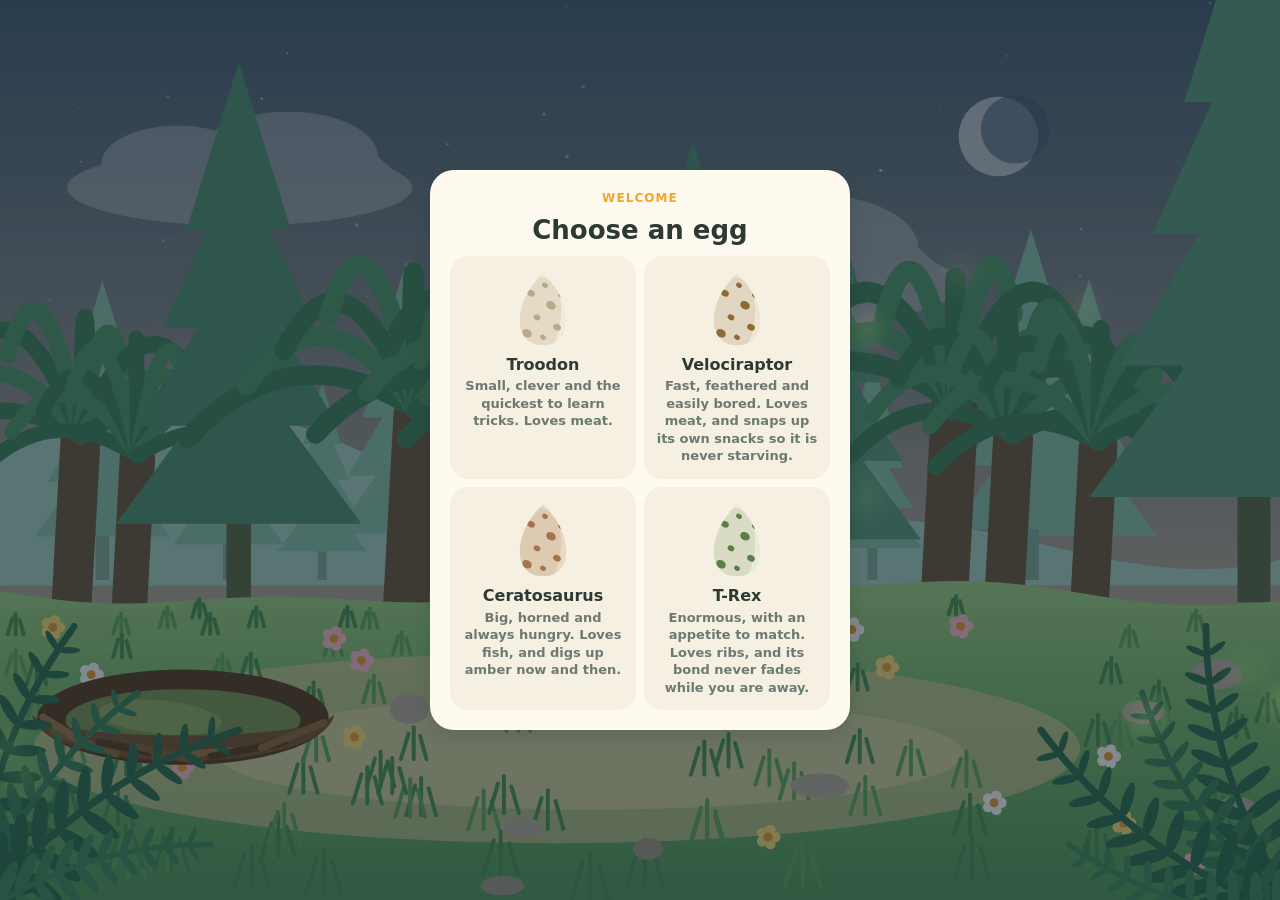
==== index.html @ 678aae21 "Dino Pet build 92bc9a6" ====
<!doctype html>
<html lang="en">
  <head>
    <meta charset="UTF-8" />
    <meta name="viewport" content="width=device-width, initial-scale=1.0, viewport-fit=cover, user-scalable=no" />
    <meta name="theme-color" content="#bfe3d0" />
    <title>Dino Pet</title>
    <!-- Playables SDK must load before any game code. -->
    <script src="https://www.youtube.com/game_api/v1"></script>
    <script type="module" crossorigin src="./assets/index-CdVYm2K3.js"></script>
    <link rel="stylesheet" crossorigin href="./assets/index-Dn_UNg46.css">
  </head>
  <body>
    <div id="app"></div>
  </body>
</html>
---- assets/index-Dn_UNg46.css ----
:root{--ink: #2c3a33;--muted: #6b7a72;--card: #fffaf0;--line: #e6dfcf;--accent: #3f9b6b;--accent-dark: #2f7c54;--amber: #f2a52c;--danger: #d9534f;--shadow: 0 6px 18px rgba(30, 50, 40, .18);--safe-top: env(safe-area-inset-top, 0px);--safe-bottom: env(safe-area-inset-bottom, 0px);--safe-left: env(safe-area-inset-left, 0px);--safe-right: env(safe-area-inset-right, 0px)}*{box-sizing:border-box;-webkit-tap-highlight-color:transparent}html,body,#app{height:100%;margin:0}body{background:#bfe3d0;color:var(--ink);font-family:Nunito,Segoe UI,system-ui,-apple-system,Helvetica Neue,Arial,sans-serif;font-size:16px;line-height:1.35;overflow:hidden;overscroll-behavior:none;user-select:none;-webkit-user-select:none;touch-action:none}button{font:inherit;color:inherit;cursor:pointer;border:0;background:none;padding:0}button:disabled{cursor:default}input{font:inherit;color:inherit;user-select:text;-webkit-user-select:text}h2,h3,p{margin:0}.shell{position:fixed;inset:0;overflow:hidden}.splash{display:grid;place-items:center;background:linear-gradient(#9fd8ef,#dff3e6)}.splash-title{font-size:34px;font-weight:900;color:var(--accent-dark)}.scene{position:absolute;inset:0;width:100%;height:100%;display:block;touch-action:none}.hud{position:absolute;top:0;left:0;right:0;padding:calc(8px + var(--safe-top)) calc(10px + var(--safe-right)) 0 calc(10px + var(--safe-left));pointer-events:none;display:flex;flex-direction:column;gap:8px}.hud>*{pointer-events:auto}.topbar{display:flex;align-items:center;justify-content:space-between;gap:8px}.who{display:flex;align-items:center;gap:8px;background:#fffaf0eb;border-radius:26px;padding:4px 14px 4px 4px;box-shadow:var(--shadow);min-width:0}.who-text{min-width:0}.name{font-weight:900;font-size:17px;line-height:1.1;white-space:nowrap;overflow:hidden;text-overflow:ellipsis}.sub{font-size:12px;color:var(--muted);font-weight:700;white-space:nowrap}.ring{position:relative;width:42px;height:42px;flex:none}.ring-ico{position:absolute;inset:0;display:grid;place-items:center;color:var(--accent-dark)}.top-right{display:flex;gap:8px;flex:none}.chip{display:inline-flex;align-items:center;gap:6px;height:40px;padding:0 14px;border-radius:20px;background:#fffaf0eb;box-shadow:var(--shadow);font-weight:900;font-size:16px;color:var(--ink)}.chip.round{width:40px;padding:0;justify-content:center;color:var(--muted)}.meters{display:flex;align-items:center;gap:8px;background:#fffaf0eb;border-radius:18px;padding:7px 10px;box-shadow:var(--shadow)}.meter{flex:1;display:flex;align-items:center;gap:4px;min-width:0}.meter-ico{display:grid;place-items:center;flex:none}.meter-track{flex:1;height:10px;border-radius:5px;background:#e9e2d2;overflow:hidden;min-width:0}.meter-fill{display:block;height:100%;border-radius:5px;background:var(--accent);transition:width .4s ease,background-color .4s ease}.meter.mid .meter-fill{background:var(--amber)}.meter.low .meter-fill{background:var(--danger)}.meter.low .meter-ico{animation:nudge 1.1s ease-in-out infinite}.hearts{display:flex;gap:1px;flex:none;padding-left:2px}@keyframes nudge{0%,to{transform:scale(1)}50%{transform:scale(1.25)}}.coach{position:absolute;left:50%;transform:translate(-50%);width:min(440px,calc(100% - 24px));background:var(--card);border:3px solid var(--amber);border-radius:20px;padding:14px 18px;box-shadow:var(--shadow);text-align:center;z-index:5;animation:pop .3s ease-out}.coach.top{top:calc(116px + var(--safe-top))}.coach h3{font-size:23px;font-weight:900;line-height:1.15}.coach p{font-size:18px;margin-top:4px}.coach .btn{margin-top:10px}.bar{position:absolute;left:0;right:0;bottom:0;padding:0 calc(10px + var(--safe-right)) calc(12px + var(--safe-bottom)) calc(10px + var(--safe-left));display:flex;flex-direction:column;align-items:center;gap:8px;pointer-events:none}.bar>*{pointer-events:auto}.actions{display:flex;gap:8px;justify-content:center}.act{width:min(72px,calc((100vw - 56px)/5));height:min(72px,calc((100vw - 56px)/5));border-radius:50%;background:var(--card);box-shadow:var(--shadow);display:flex;flex-direction:column;align-items:center;justify-content:center;gap:1px;font-size:13px;font-weight:900;transition:transform .08s ease,opacity .2s ease}.act:active{transform:scale(.93)}.act.dim{opacity:.55}.act:disabled{opacity:.35}.act.pulse{animation:pulse 1.1s ease-in-out infinite;box-shadow:0 0 0 4px var(--amber),var(--shadow)}@keyframes pulse{0%,to{transform:scale(1)}50%{transform:scale(1.1)}}.wash-bar{flex-direction:row;justify-content:center;gap:12px;align-items:center}.wash-text{background:var(--card);border-radius:20px;padding:10px 16px;font-weight:900;font-size:18px;box-shadow:var(--shadow)}.toast{position:absolute;left:50%;bottom:calc(112px + var(--safe-bottom));transform:translate(-50%);background:#2c3a33eb;color:#fffaf0;font-weight:800;padding:9px 16px;border-radius:18px;max-width:calc(100% - 32px);text-align:center;pointer-events:none;z-index:6;animation:pop .2s ease-out}.tray{position:absolute;left:50%;bottom:calc(104px + var(--safe-bottom));transform:translate(-50%);width:min(460px,calc(100% - 20px));display:grid;grid-template-columns:repeat(5,1fr);gap:6px;background:var(--card);border-radius:22px;padding:10px;box-shadow:var(--shadow);z-index:4;animation:rise .2s ease-out}.food{display:flex;flex-direction:column;align-items:center;gap:1px;padding:6px 2px 8px;border-radius:16px;background:#f4eddc;min-width:0}.food:active{transform:scale(.95)}.food:disabled{opacity:.45}.food-name{font-weight:900;font-size:15px}.food-blurb{font-size:11px;color:var(--muted);font-weight:700;text-align:center;line-height:1.15}.food-cost{display:inline-flex;align-items:center;gap:3px;margin-top:3px;font-weight:900;font-size:14px;color:var(--accent-dark)}.backdrop{position:absolute;inset:0;background:#14241e73;display:grid;place-items:center;padding:16px;z-index:10;animation:fade .2s ease-out}.backdrop.clear{background:#14241e4d}.card,.sheet{width:min(420px,100%);max-height:calc(100% - 8px);overflow:auto;background:var(--card);border-radius:24px;padding:20px;box-shadow:var(--shadow);display:flex;flex-direction:column;gap:10px;animation:pop .25s ease-out}.card.center{text-align:center;align-items:center}.card h2,.sheet h2{font-size:26px;font-weight:900;line-height:1.15}.kicker{font-size:12px;font-weight:900;letter-spacing:.09em;text-transform:uppercase;color:var(--amber)}.muted{color:var(--muted);font-weight:600}.small{font-size:12px}.center{text-align:center}.gift{display:inline-flex;align-items:center;gap:6px;font-weight:900;font-size:20px;color:var(--ink)}.sheet-head{display:flex;align-items:center;justify-content:space-between}.sheet .chip{box-shadow:none;background:#f1eadb}.row{display:flex;align-items:center;justify-content:space-between;gap:12px;padding:6px 0;font-weight:800;border-top:1px solid var(--line)}.big-amber{display:flex;align-items:center;justify-content:center;gap:8px;font-size:34px;font-weight:900}.btn{display:inline-flex;align-items:center;justify-content:center;gap:6px;min-height:44px;padding:0 18px;border-radius:22px;background:#f1eadb;font-weight:900}.btn:active{transform:scale(.97)}.btn:disabled{opacity:.45}.btn.primary{background:var(--accent);color:#fff;box-shadow:0 3px 0 var(--accent-dark)}.btn.big{min-height:54px;font-size:19px;width:100%}.btn.danger{background:var(--danger);color:#fff}.btn.link{background:none;color:var(--muted);min-height:36px}.name-edit{display:flex;gap:8px;align-items:center;justify-content:center}.name-edit input{width:100%;min-width:0;max-width:220px;height:46px;border-radius:14px;border:2px solid var(--line);background:#fff;padding:0 12px;font-weight:900;font-size:20px;text-align:center}.naming{position:absolute;left:0;right:0;bottom:calc(18px + var(--safe-bottom));display:grid;place-items:center;padding:0 16px;z-index:8}.naming .card{text-align:center;align-items:center}.naming .name-edit .chip{box-shadow:none;background:#f1eadb;flex:none}button.who{text-align:left}.eggs{display:grid;grid-template-columns:1fr 1fr;gap:8px;width:100%}@media(orientation:landscape)and (max-height:560px){.eggs{grid-template-columns:repeat(4,1fr)}}.egg-pick{flex:1;display:flex;flex-direction:column;align-items:center;gap:2px;padding:10px 8px 12px;border-radius:18px;background:#f6f0e2;border:2px solid transparent}.egg-pick:active{transform:scale(.97);border-color:var(--accent)}.slot{display:flex;align-items:center;gap:10px;padding:8px 10px;border-radius:18px;background:#f6f0e2;border:2px solid transparent}.slot.on{border-color:var(--accent)}.slot-pic{flex:none;width:76px;height:76px;display:grid;place-items:center}.slot-empty{width:52px;height:52px;border-radius:50%;border:3px dashed #d3c9b2}.slot-here{flex:none;font-size:12px;font-weight:900;letter-spacing:.06em;text-transform:uppercase;color:var(--accent-dark)}.slot-btns{flex:none;display:flex;flex-direction:column;align-items:stretch;gap:2px}.slot-btns .btn{min-height:38px;font-size:14px}.slot-btns .btn.link{min-height:28px;font-size:13px}.legend{width:100%;display:flex;flex-direction:column;gap:8px}.legend-row{display:flex;justify-content:center;gap:14px}.legend-item{display:inline-flex;align-items:center;gap:2px;font-weight:900;font-size:18px}.legend-warn{display:flex;align-items:center;gap:10px;text-align:left;padding:8px 12px;border-radius:16px;background:#fdeceb;border:2px solid var(--danger);font-weight:700}.legend-no{position:relative;flex:none;width:46px;height:46px}.legend-no:before,.legend-no:after{content:"";position:absolute;pointer-events:none}.legend-no:before{inset:0;border-radius:50%;border:4px solid var(--danger)}.legend-no:after{left:50%;top:2px;bottom:2px;width:4px;margin-left:-2px;background:var(--danger);transform:rotate(45deg)}.shop-top{display:flex;align-items:center;gap:12px}.shop-top .big-amber{flex:none;font-size:26px}.tabs{display:flex;gap:6px}.tab{flex:1;min-height:40px;border-radius:14px;background:#f1eadb;font-weight:900;font-size:14px}.tab.on{background:var(--accent);color:#fff}.shop{display:grid;grid-template-columns:repeat(auto-fill,minmax(108px,1fr));gap:8px}.shop-card{display:flex;flex-direction:column;align-items:center;text-align:center;gap:4px;padding:8px 6px 10px;border-radius:16px;background:#f6f0e2;border:2px solid transparent}.shop-card.on{border-color:var(--accent)}.shop-card .pick-name{font-size:14px;line-height:1.15}.shop-card .btn{min-height:36px;padding:0 12px;font-size:14px;background:#e9e0cc}.shop-card .btn.primary{background:var(--accent)}.gesture{flex:none;display:block}.how{display:flex;flex-direction:column;align-items:center;gap:2px;padding:10px 14px;border-radius:18px;background:#f6f0e2;width:100%}.how-kicker{font-size:12px;font-weight:900;letter-spacing:.08em;text-transform:uppercase;color:var(--muted)}.how-text{font-size:20px;font-weight:900;line-height:1.2}.coach.try{display:flex;align-items:center;gap:10px;text-align:left;padding:8px 10px 8px 12px}.coach.try .try-text{flex:1;min-width:0}.coach.try h3{font-size:19px}.coach.try p{font-size:16px;margin-top:0}.coach.try .chip{flex:none;align-self:flex-start;box-shadow:none;background:#f1eadb}.sub.hint{color:var(--accent-dark);font-weight:800}.list{display:flex;flex-direction:column;gap:8px}.pick,.trick{display:flex;align-items:center;gap:12px;text-align:left;padding:9px 12px;border-radius:16px;background:#f6f0e2}.pick:active{transform:scale(.98)}.pick svg,.trick svg{flex:none}.pick-text{display:flex;flex-direction:column;flex:1;min-width:0}.pick-name{font-weight:900;font-size:16px}.pick-blurb{font-size:13px;font-weight:600;color:var(--muted)}.pick-best{flex:none;font-size:12px;font-weight:900;color:var(--accent-dark)}.row-text{display:flex;flex-direction:column;min-width:0}.row-note{font-size:12px;font-weight:600;color:var(--muted)}.row .btn{flex:none}.album{display:grid;grid-template-columns:repeat(auto-fill,minmax(120px,1fr));gap:10px}.album-card{display:flex;flex-direction:column;align-items:center;text-align:center;padding:8px;border-radius:16px;background:#f6f0e2}.game{position:absolute;inset:0;z-index:20}.game-canvas{position:absolute;inset:0;width:100%;height:100%;display:block;touch-action:none}@keyframes fill{0%{width:0}to{width:100%}}@keyframes pop{0%{opacity:0;transform:translate(var(--tx, 0)) scale(.94)}to{opacity:1;transform:translate(var(--tx, 0)) scale(1)}}.coach,.toast{--tx: -50%}@keyframes rise{0%{opacity:0;transform:translate(-50%,14px)}to{opacity:1;transform:translate(-50%)}}@keyframes fade{0%{opacity:0}to{opacity:1}}@media(orientation:landscape)and (max-height:560px){.hud{flex-direction:row;align-items:center;padding-right:calc(110px + var(--safe-right))}.topbar{flex:none}.top-right{position:absolute;top:calc(8px + var(--safe-top));right:calc(10px + var(--safe-right))}.meters{flex:1;max-width:420px}.bar{left:auto;top:calc(54px + var(--safe-top));bottom:0;width:calc(96px + var(--safe-right));padding:0 calc(10px + var(--safe-right)) calc(8px + var(--safe-bottom)) 0;justify-content:center}.actions{flex-direction:column;gap:5px}.act{width:min(64px,calc((100vh - 96px)/5));height:min(64px,calc((100vh - 96px)/5));font-size:11px}.act svg{width:24px;height:24px}.wash-bar{left:0;top:auto;width:auto;right:0;padding:0 0 calc(12px + var(--safe-bottom));flex-direction:row}.tray{bottom:calc(10px + var(--safe-bottom));left:calc(50% - 50px);width:min(440px,calc(100% - 140px))}.toast{bottom:calc(18px + var(--safe-bottom))}.coach.top{top:calc(62px + var(--safe-top));width:min(420px,calc(100% - 240px));padding:10px 14px}.coach h3{font-size:19px}.coach p{font-size:15px}.naming{inset:0 0 0 auto;width:52%}.card,.sheet{padding:14px 18px;gap:7px}.card h2,.sheet h2{font-size:21px}}@media(prefers-reduced-motion:reduce){.act.pulse,.meter.low .meter-ico{animation:none}}
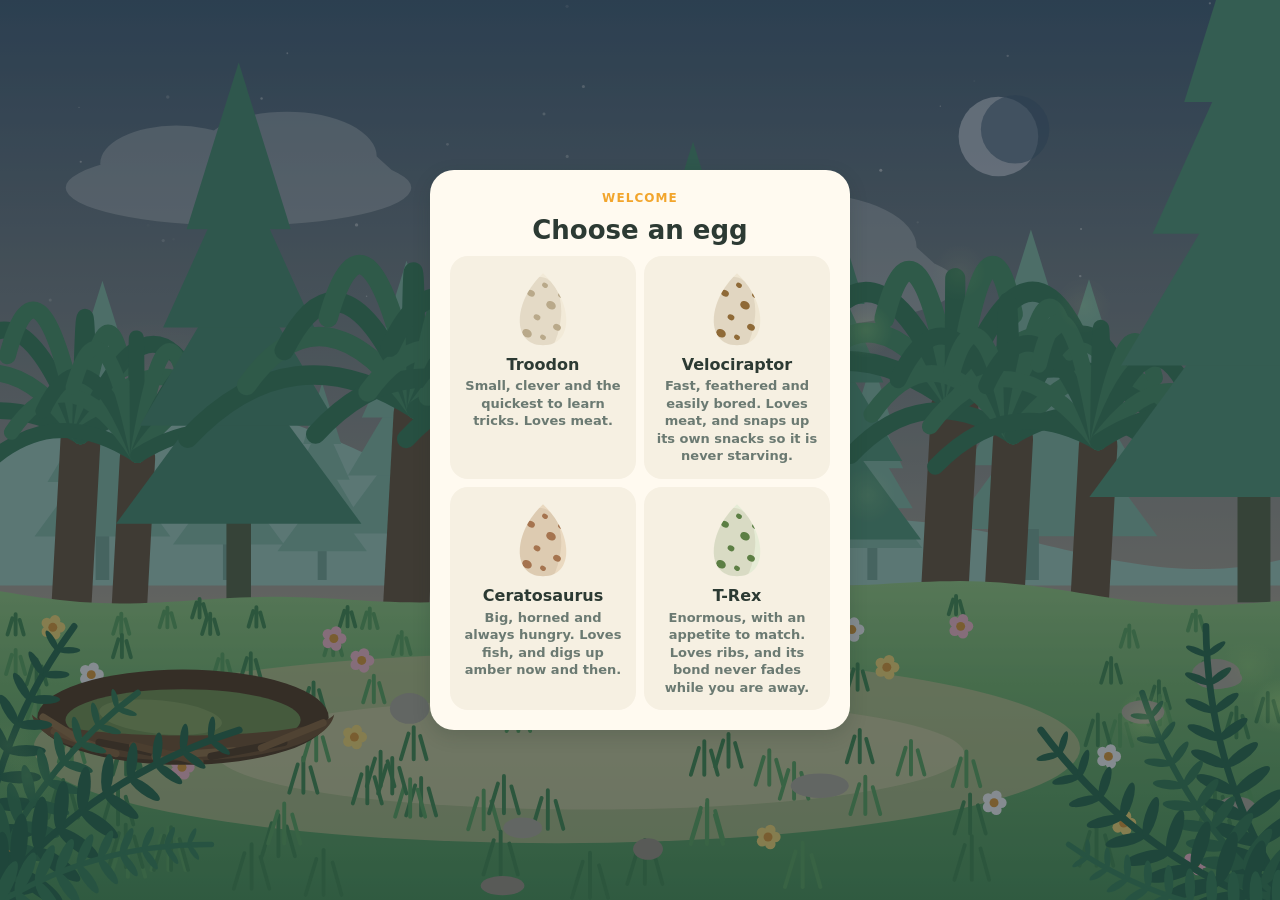
==== commit 8086f5cb: "Dino Pet build 871f6a4" ====
--- a/index.html
+++ b/index.html
@@ -7,7 +7,7 @@
     <title>Dino Pet</title>
     <!-- Playables SDK must load before any game code. -->
     <script src="https://www.youtube.com/game_api/v1"></script>
-    <script type="module" crossorigin src="./assets/index-CdVYm2K3.js"></script>
+    <script type="module" crossorigin src="./assets/index-BZRoi_qP.js"></script>
     <link rel="stylesheet" crossorigin href="./assets/index-Dn_UNg46.css">
   </head>
   <body>
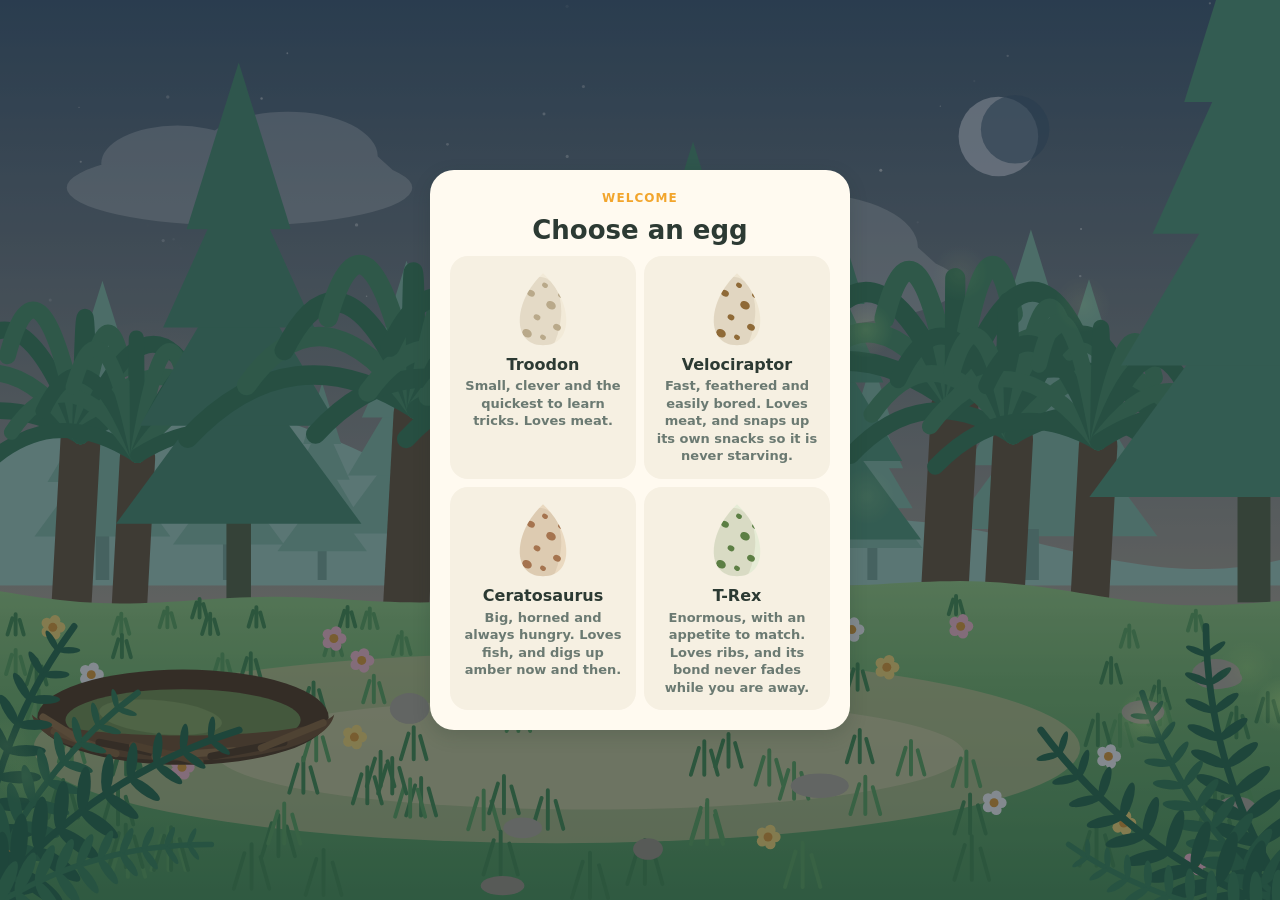
==== commit 4a5d2abb: "Dino Pet build 02819bf" ====
--- a/index.html
+++ b/index.html
@@ -7,7 +7,7 @@
     <title>Dino Pet</title>
     <!-- Playables SDK must load before any game code. -->
     <script src="https://www.youtube.com/game_api/v1"></script>
-    <script type="module" crossorigin src="./assets/index-BZRoi_qP.js"></script>
+    <script type="module" crossorigin src="./assets/index-CIu4BxO0.js"></script>
     <link rel="stylesheet" crossorigin href="./assets/index-Dn_UNg46.css">
   </head>
   <body>
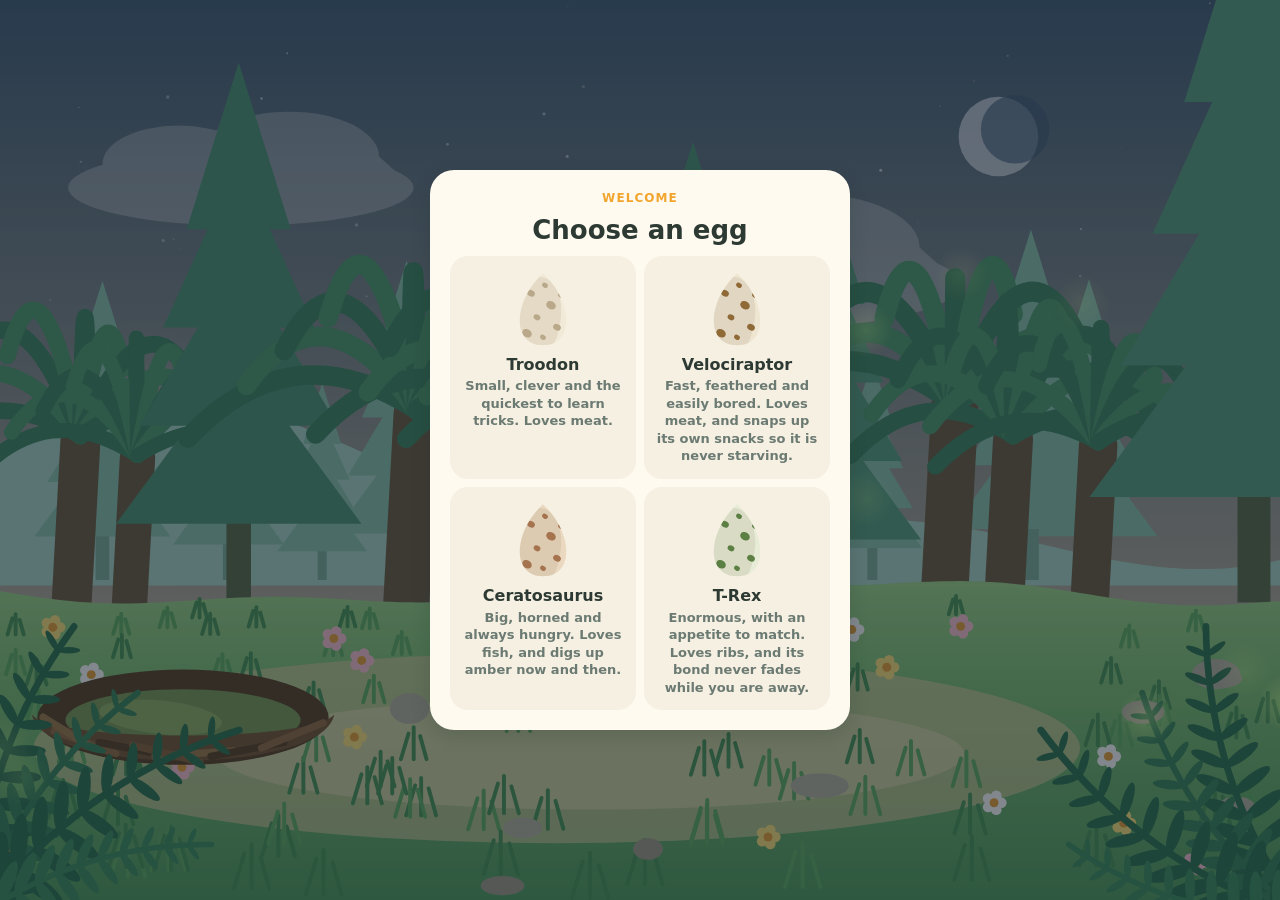
==== commit 4a6aa2f9: "Dino Pet build d3eb82a" ====
--- a/index.html
+++ b/index.html
@@ -5,9 +5,8 @@
     <meta name="viewport" content="width=device-width, initial-scale=1.0, viewport-fit=cover, user-scalable=no" />
     <meta name="theme-color" content="#bfe3d0" />
     <title>Dino Pet</title>
-    <!-- Playables SDK must load before any game code. -->
     <script src="https://www.youtube.com/game_api/v1"></script>
-    <script type="module" crossorigin src="./assets/index-CIu4BxO0.js"></script>
+    <script type="module" crossorigin src="./assets/index-CXd-yjiS.js"></script>
     <link rel="stylesheet" crossorigin href="./assets/index-Dn_UNg46.css">
   </head>
   <body>
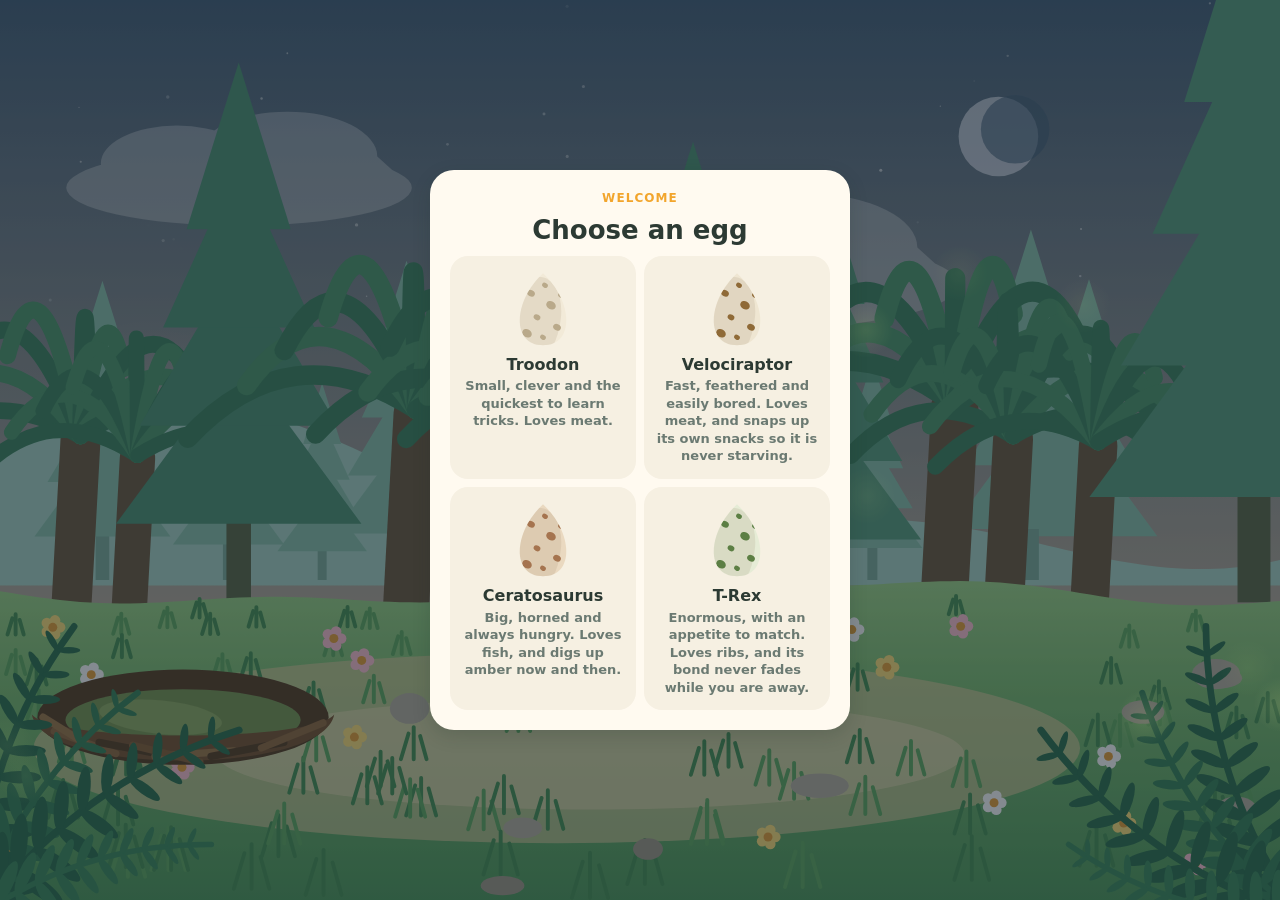
==== commit 32917ae9: "Dino Pet build db5b2b5" ====
--- a/index.html
+++ b/index.html
@@ -6,8 +6,8 @@
     <meta name="theme-color" content="#bfe3d0" />
     <title>Dino Pet</title>
     <script src="https://www.youtube.com/game_api/v1"></script>
-    <script type="module" crossorigin src="./assets/index-CXd-yjiS.js"></script>
-    <link rel="stylesheet" crossorigin href="./assets/index-Dn_UNg46.css">
+    <script type="module" crossorigin src="./assets/index-5UMtEp-C.js"></script>
+    <link rel="stylesheet" crossorigin href="./assets/index-BY4RfHYW.css">
   </head>
   <body>
     <div id="app"></div>
--- a/assets/index-BY4RfHYW.css
+++ b/assets/index-BY4RfHYW.css
@@ -0,0 +1 @@
+:root{--ink: #2c3a33;--muted: #6b7a72;--card: #fffaf0;--line: #e6dfcf;--accent: #3f9b6b;--accent-dark: #2f7c54;--amber: #f2a52c;--danger: #d9534f;--shadow: 0 6px 18px rgba(30, 50, 40, .18);--safe-top: var(--safe-area-inset-top, env(safe-area-inset-top, 0px));--safe-bottom: var(--safe-area-inset-bottom, env(safe-area-inset-bottom, 0px));--safe-left: var(--safe-area-inset-left, env(safe-area-inset-left, 0px));--safe-right: var(--safe-area-inset-right, env(safe-area-inset-right, 0px));--ad-h: 0px}*{box-sizing:border-box;-webkit-tap-highlight-color:transparent}html,body,#app{height:100%;margin:0}body{background:#bfe3d0;color:var(--ink);font-family:Nunito,Segoe UI,system-ui,-apple-system,Helvetica Neue,Arial,sans-serif;font-size:16px;line-height:1.35;overflow:hidden;overscroll-behavior:none;user-select:none;-webkit-user-select:none;touch-action:none}button{font:inherit;color:inherit;cursor:pointer;border:0;background:none;padding:0}button:disabled{cursor:default}input{font:inherit;color:inherit;user-select:text;-webkit-user-select:text}h2,h3,p{margin:0}.shell{position:fixed;inset:0;overflow:hidden}.has-ad .shell{top:calc(var(--safe-area-inset-top, env(safe-area-inset-top, 0px)) + var(--ad-h));--safe-top: 0px;box-shadow:0 -2px #2c3a3333}.splash{display:grid;place-items:center;background:linear-gradient(#9fd8ef,#dff3e6)}.splash-title{font-size:34px;font-weight:900;color:var(--accent-dark)}.scene{position:absolute;inset:0;width:100%;height:100%;display:block;touch-action:none}.hud{position:absolute;top:0;left:0;right:0;padding:calc(8px + var(--safe-top)) calc(10px + var(--safe-right)) 0 calc(10px + var(--safe-left));pointer-events:none;display:flex;flex-direction:column;gap:8px}.hud>*{pointer-events:auto}.topbar{display:flex;align-items:center;justify-content:space-between;gap:8px}.who{display:flex;align-items:center;gap:8px;background:#fffaf0eb;border-radius:26px;padding:4px 14px 4px 4px;box-shadow:var(--shadow);min-width:0}.who-text{min-width:0}.name{font-weight:900;font-size:17px;line-height:1.1;white-space:nowrap;overflow:hidden;text-overflow:ellipsis}.sub{font-size:12px;color:var(--muted);font-weight:700;white-space:nowrap}.ring{position:relative;width:42px;height:42px;flex:none}.ring-ico{position:absolute;inset:0;display:grid;place-items:center;color:var(--accent-dark)}.top-right{display:flex;gap:8px;flex:none}.chip{display:inline-flex;align-items:center;gap:6px;height:40px;padding:0 14px;border-radius:20px;background:#fffaf0eb;box-shadow:var(--shadow);font-weight:900;font-size:16px;color:var(--ink)}.chip.round{width:40px;padding:0;justify-content:center;color:var(--muted)}.meters{display:flex;align-items:center;gap:8px;background:#fffaf0eb;border-radius:18px;padding:7px 10px;box-shadow:var(--shadow)}.meter{flex:1;display:flex;align-items:center;gap:4px;min-width:0}.meter-ico{display:grid;place-items:center;flex:none}.meter-track{flex:1;height:10px;border-radius:5px;background:#e9e2d2;overflow:hidden;min-width:0}.meter-fill{display:block;height:100%;border-radius:5px;background:var(--accent);transition:width .4s ease,background-color .4s ease}.meter.mid .meter-fill{background:var(--amber)}.meter.low .meter-fill{background:var(--danger)}.meter.low .meter-ico{animation:nudge 1.1s ease-in-out infinite}.hearts{display:flex;gap:1px;flex:none;padding-left:2px}@keyframes nudge{0%,to{transform:scale(1)}50%{transform:scale(1.25)}}.coach{position:absolute;left:50%;transform:translate(-50%);width:min(440px,calc(100% - 24px));background:var(--card);border:3px solid var(--amber);border-radius:20px;padding:14px 18px;box-shadow:var(--shadow);text-align:center;z-index:5;animation:pop .3s ease-out}.coach.top{top:calc(116px + var(--safe-top))}.coach h3{font-size:23px;font-weight:900;line-height:1.15}.coach p{font-size:18px;margin-top:4px}.coach .btn{margin-top:10px}.bar{position:absolute;left:0;right:0;bottom:0;padding:0 calc(10px + var(--safe-right)) calc(12px + var(--safe-bottom)) calc(10px + var(--safe-left));display:flex;flex-direction:column;align-items:center;gap:8px;pointer-events:none}.bar>*{pointer-events:auto}.actions{display:flex;gap:8px;justify-content:center}.act{width:min(72px,calc((100vw - 56px)/5));height:min(72px,calc((100vw - 56px)/5));border-radius:50%;background:var(--card);box-shadow:var(--shadow);display:flex;flex-direction:column;align-items:center;justify-content:center;gap:1px;font-size:13px;font-weight:900;transition:transform .08s ease,opacity .2s ease}.act:active{transform:scale(.93)}.act.dim{opacity:.55}.act:disabled{opacity:.35}.act.pulse{animation:pulse 1.1s ease-in-out infinite;box-shadow:0 0 0 4px var(--amber),var(--shadow)}@keyframes pulse{0%,to{transform:scale(1)}50%{transform:scale(1.1)}}.wash-bar{flex-direction:row;justify-content:center;gap:12px;align-items:center}.wash-text{background:var(--card);border-radius:20px;padding:10px 16px;font-weight:900;font-size:18px;box-shadow:var(--shadow)}.toast{position:absolute;left:50%;bottom:calc(112px + var(--safe-bottom));transform:translate(-50%);background:#2c3a33eb;color:#fffaf0;font-weight:800;padding:9px 16px;border-radius:18px;max-width:calc(100% - 32px);text-align:center;pointer-events:none;z-index:6;animation:pop .2s ease-out}.tray{position:absolute;left:50%;bottom:calc(104px + var(--safe-bottom));transform:translate(-50%);width:min(460px,calc(100% - 20px));display:grid;grid-template-columns:repeat(5,1fr);gap:6px;background:var(--card);border-radius:22px;padding:10px;box-shadow:var(--shadow);z-index:4;animation:rise .2s ease-out}.food{display:flex;flex-direction:column;align-items:center;gap:1px;padding:6px 2px 8px;border-radius:16px;background:#f4eddc;min-width:0}.food:active{transform:scale(.95)}.food:disabled{opacity:.45}.food-name{font-weight:900;font-size:15px}.food-blurb{font-size:11px;color:var(--muted);font-weight:700;text-align:center;line-height:1.15}.food-cost{display:inline-flex;align-items:center;gap:3px;margin-top:3px;font-weight:900;font-size:14px;color:var(--accent-dark)}.backdrop{position:absolute;inset:0;background:#14241e73;display:grid;place-items:center;padding:16px;z-index:10;animation:fade .2s ease-out}.backdrop.clear{background:#14241e4d}.backdrop.with-ad{padding-bottom:calc(72px + var(--safe-bottom))}.menu-ad{position:absolute;bottom:calc(10px + var(--safe-bottom));left:calc(50% - 160px);width:320px;height:50px}@media(min-width:520px)and (min-height:420px){.backdrop.with-ad{padding-bottom:calc(82px + var(--safe-bottom))}.menu-ad{left:calc(50% - 234px);width:468px;height:60px}}@media(min-width:780px)and (min-height:620px){.backdrop.with-ad{padding-bottom:calc(112px + var(--safe-bottom))}.menu-ad{left:calc(50% - 364px);width:728px;height:90px}}.card,.sheet{width:min(420px,100%);max-height:calc(100% - 8px);overflow:auto;background:var(--card);border-radius:24px;padding:20px;box-shadow:var(--shadow);display:flex;flex-direction:column;gap:10px;animation:pop .25s ease-out}.card.center{text-align:center;align-items:center}.card h2,.sheet h2{font-size:26px;font-weight:900;line-height:1.15}.kicker{font-size:12px;font-weight:900;letter-spacing:.09em;text-transform:uppercase;color:var(--amber)}.muted{color:var(--muted);font-weight:600}.small{font-size:12px}.center{text-align:center}.gift{display:inline-flex;align-items:center;gap:6px;font-weight:900;font-size:20px;color:var(--ink)}.sheet-head{display:flex;align-items:center;justify-content:space-between}.sheet .chip{box-shadow:none;background:#f1eadb}.row{display:flex;align-items:center;justify-content:space-between;gap:12px;padding:6px 0;font-weight:800;border-top:1px solid var(--line)}.big-amber{display:flex;align-items:center;justify-content:center;gap:8px;font-size:34px;font-weight:900}.btn{display:inline-flex;align-items:center;justify-content:center;gap:6px;min-height:44px;padding:0 18px;border-radius:22px;background:#f1eadb;font-weight:900}.btn:active{transform:scale(.97)}.btn:disabled{opacity:.45}.btn.primary{background:var(--accent);color:#fff;box-shadow:0 3px 0 var(--accent-dark)}.btn.big{min-height:54px;font-size:19px;width:100%}.btn.danger{background:var(--danger);color:#fff}.btn.link{background:none;color:var(--muted);min-height:36px}.name-edit{display:flex;gap:8px;align-items:center;justify-content:center}.name-edit input{width:100%;min-width:0;max-width:220px;height:46px;border-radius:14px;border:2px solid var(--line);background:#fff;padding:0 12px;font-weight:900;font-size:20px;text-align:center}.naming{position:absolute;left:0;right:0;bottom:calc(18px + var(--safe-bottom));display:grid;place-items:center;padding:0 16px;z-index:8}.naming .card{text-align:center;align-items:center}.naming .name-edit .chip{box-shadow:none;background:#f1eadb;flex:none}button.who{text-align:left}.eggs{display:grid;grid-template-columns:1fr 1fr;gap:8px;width:100%}@media(orientation:landscape)and (max-height:560px){.eggs{grid-template-columns:repeat(4,1fr)}}.egg-pick{flex:1;display:flex;flex-direction:column;align-items:center;gap:2px;padding:10px 8px 12px;border-radius:18px;background:#f6f0e2;border:2px solid transparent}.egg-pick:active{transform:scale(.97);border-color:var(--accent)}.slot{display:flex;align-items:center;gap:10px;padding:8px 10px;border-radius:18px;background:#f6f0e2;border:2px solid transparent}.slot.on{border-color:var(--accent)}.slot-pic{flex:none;width:76px;height:76px;display:grid;place-items:center}.slot-empty{width:52px;height:52px;border-radius:50%;border:3px dashed #d3c9b2}.slot-here{flex:none;font-size:12px;font-weight:900;letter-spacing:.06em;text-transform:uppercase;color:var(--accent-dark)}.slot-btns{flex:none;display:flex;flex-direction:column;align-items:stretch;gap:2px}.slot-btns .btn{min-height:38px;font-size:14px}.slot-btns .btn.link{min-height:28px;font-size:13px}.legend{width:100%;display:flex;flex-direction:column;gap:8px}.legend-row{display:flex;justify-content:center;gap:14px}.legend-item{display:inline-flex;align-items:center;gap:2px;font-weight:900;font-size:18px}.legend-warn{display:flex;align-items:center;gap:10px;text-align:left;padding:8px 12px;border-radius:16px;background:#fdeceb;border:2px solid var(--danger);font-weight:700}.legend-no{position:relative;flex:none;width:46px;height:46px}.legend-no:before,.legend-no:after{content:"";position:absolute;pointer-events:none}.legend-no:before{inset:0;border-radius:50%;border:4px solid var(--danger)}.legend-no:after{left:50%;top:2px;bottom:2px;width:4px;margin-left:-2px;background:var(--danger);transform:rotate(45deg)}.shop-top{display:flex;align-items:center;gap:12px}.shop-top .big-amber{flex:none;font-size:26px}.tabs{display:flex;gap:6px}.tab{flex:1;min-height:40px;border-radius:14px;background:#f1eadb;font-weight:900;font-size:14px}.tab.on{background:var(--accent);color:#fff}.shop{display:grid;grid-template-columns:repeat(auto-fill,minmax(108px,1fr));gap:8px}.shop-card{display:flex;flex-direction:column;align-items:center;text-align:center;gap:4px;padding:8px 6px 10px;border-radius:16px;background:#f6f0e2;border:2px solid transparent}.shop-card.on{border-color:var(--accent)}.shop-card .pick-name{font-size:14px;line-height:1.15}.shop-card .btn{min-height:36px;padding:0 12px;font-size:14px;background:#e9e0cc}.shop-card .btn.primary{background:var(--accent)}.gesture{flex:none;display:block}.how{display:flex;flex-direction:column;align-items:center;gap:2px;padding:10px 14px;border-radius:18px;background:#f6f0e2;width:100%}.how-kicker{font-size:12px;font-weight:900;letter-spacing:.08em;text-transform:uppercase;color:var(--muted)}.how-text{font-size:20px;font-weight:900;line-height:1.2}.coach.try{display:flex;align-items:center;gap:10px;text-align:left;padding:8px 10px 8px 12px}.coach.try .try-text{flex:1;min-width:0}.coach.try h3{font-size:19px}.coach.try p{font-size:16px;margin-top:0}.coach.try .chip{flex:none;align-self:flex-start;box-shadow:none;background:#f1eadb}.sub.hint{color:var(--accent-dark);font-weight:800}.list{display:flex;flex-direction:column;gap:8px}.pick,.trick{display:flex;align-items:center;gap:12px;text-align:left;padding:9px 12px;border-radius:16px;background:#f6f0e2}.pick:active{transform:scale(.98)}.pick svg,.trick svg{flex:none}.pick-text{display:flex;flex-direction:column;flex:1;min-width:0}.pick-name{font-weight:900;font-size:16px}.pick-blurb{font-size:13px;font-weight:600;color:var(--muted)}.pick-best{flex:none;font-size:12px;font-weight:900;color:var(--accent-dark)}.row-text{display:flex;flex-direction:column;min-width:0}.row-note{font-size:12px;font-weight:600;color:var(--muted)}.row .btn{flex:none}.album{display:grid;grid-template-columns:repeat(auto-fill,minmax(120px,1fr));gap:10px}.album-card{display:flex;flex-direction:column;align-items:center;text-align:center;padding:8px;border-radius:16px;background:#f6f0e2}.game{position:absolute;inset:0;z-index:20}.game-canvas{position:absolute;inset:0;width:100%;height:100%;display:block;touch-action:none}@keyframes fill{0%{width:0}to{width:100%}}@keyframes pop{0%{opacity:0;transform:translate(var(--tx, 0)) scale(.94)}to{opacity:1;transform:translate(var(--tx, 0)) scale(1)}}.coach,.toast{--tx: -50%}@keyframes rise{0%{opacity:0;transform:translate(-50%,14px)}to{opacity:1;transform:translate(-50%)}}@keyframes fade{0%{opacity:0}to{opacity:1}}@media(orientation:landscape)and (max-height:560px){.hud{flex-direction:row;align-items:center;padding-right:calc(110px + var(--safe-right))}.topbar{flex:none}.top-right{position:absolute;top:calc(8px + var(--safe-top));right:calc(10px + var(--safe-right))}.meters{flex:1;max-width:420px}.bar{left:auto;top:calc(54px + var(--safe-top));bottom:0;width:calc(96px + var(--safe-right));padding:0 calc(10px + var(--safe-right)) calc(8px + var(--safe-bottom)) 0;justify-content:center}.actions{flex-direction:column;gap:5px}.act{width:min(64px,calc((100vh - var(--ad-h) - 96px) / 5));height:min(64px,calc((100vh - var(--ad-h) - 96px) / 5));font-size:11px}.act svg{width:24px;height:24px}.wash-bar{left:0;top:auto;width:auto;right:0;padding:0 0 calc(12px + var(--safe-bottom));flex-direction:row}.tray{bottom:calc(10px + var(--safe-bottom));left:calc(50% - 50px);width:min(440px,calc(100% - 140px))}.toast{bottom:calc(18px + var(--safe-bottom))}.coach.top{top:calc(62px + var(--safe-top));width:min(420px,calc(100% - 240px));padding:10px 14px}.coach h3{font-size:19px}.coach p{font-size:15px}.naming{inset:0 0 0 auto;width:52%}.card,.sheet{padding:14px 18px;gap:7px}.card h2,.sheet h2{font-size:21px}}@media(prefers-reduced-motion:reduce){.act.pulse,.meter.low .meter-ico{animation:none}}
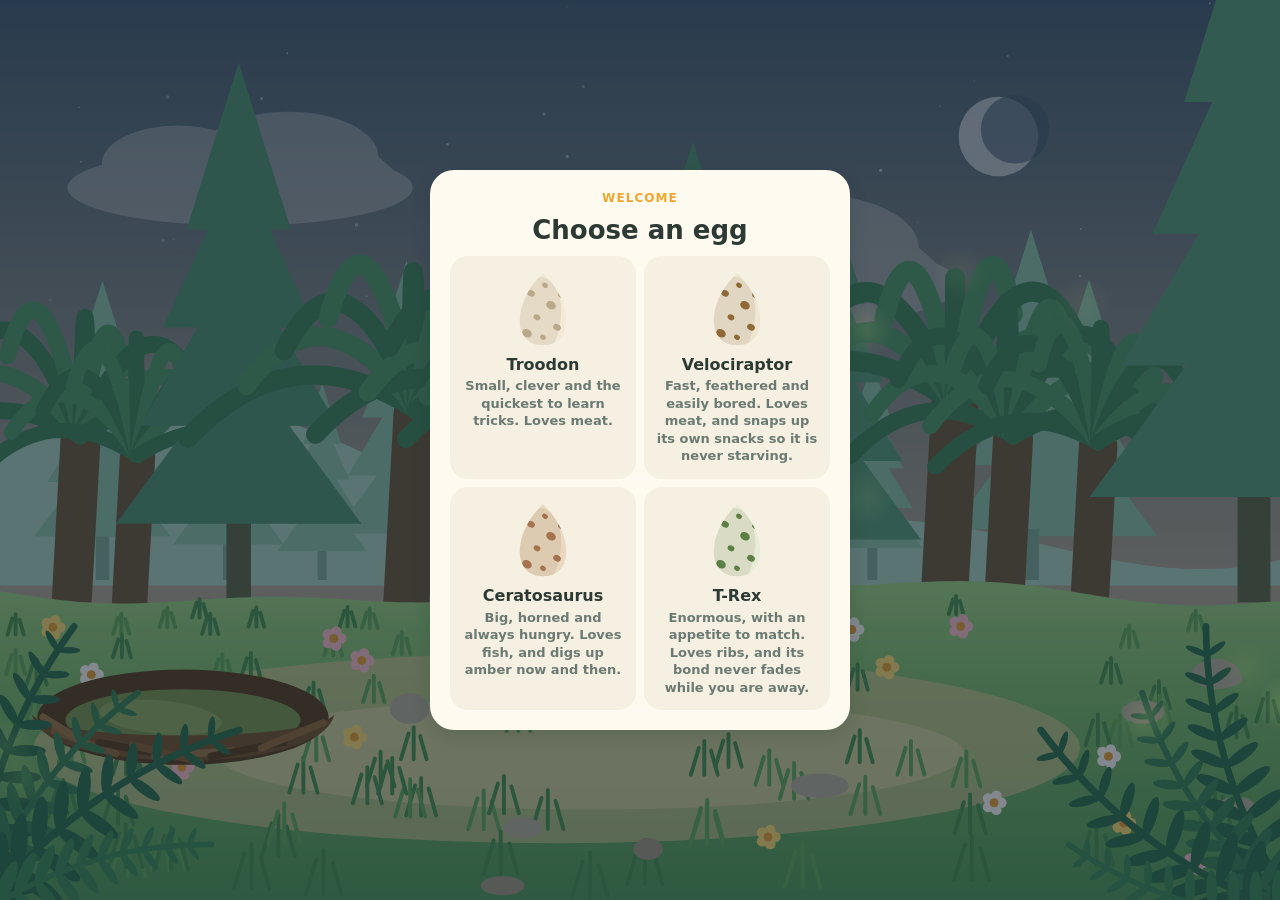
==== commit cec3b9f0: "Dino Pet build dceba4a" ====
--- a/index.html
+++ b/index.html
@@ -6,7 +6,7 @@
     <meta name="theme-color" content="#bfe3d0" />
     <title>Dino Pet</title>
     <script src="https://www.youtube.com/game_api/v1"></script>
-    <script type="module" crossorigin src="./assets/index-5UMtEp-C.js"></script>
+    <script type="module" crossorigin src="./assets/index-DfyPShZf.js"></script>
     <link rel="stylesheet" crossorigin href="./assets/index-BY4RfHYW.css">
   </head>
   <body>
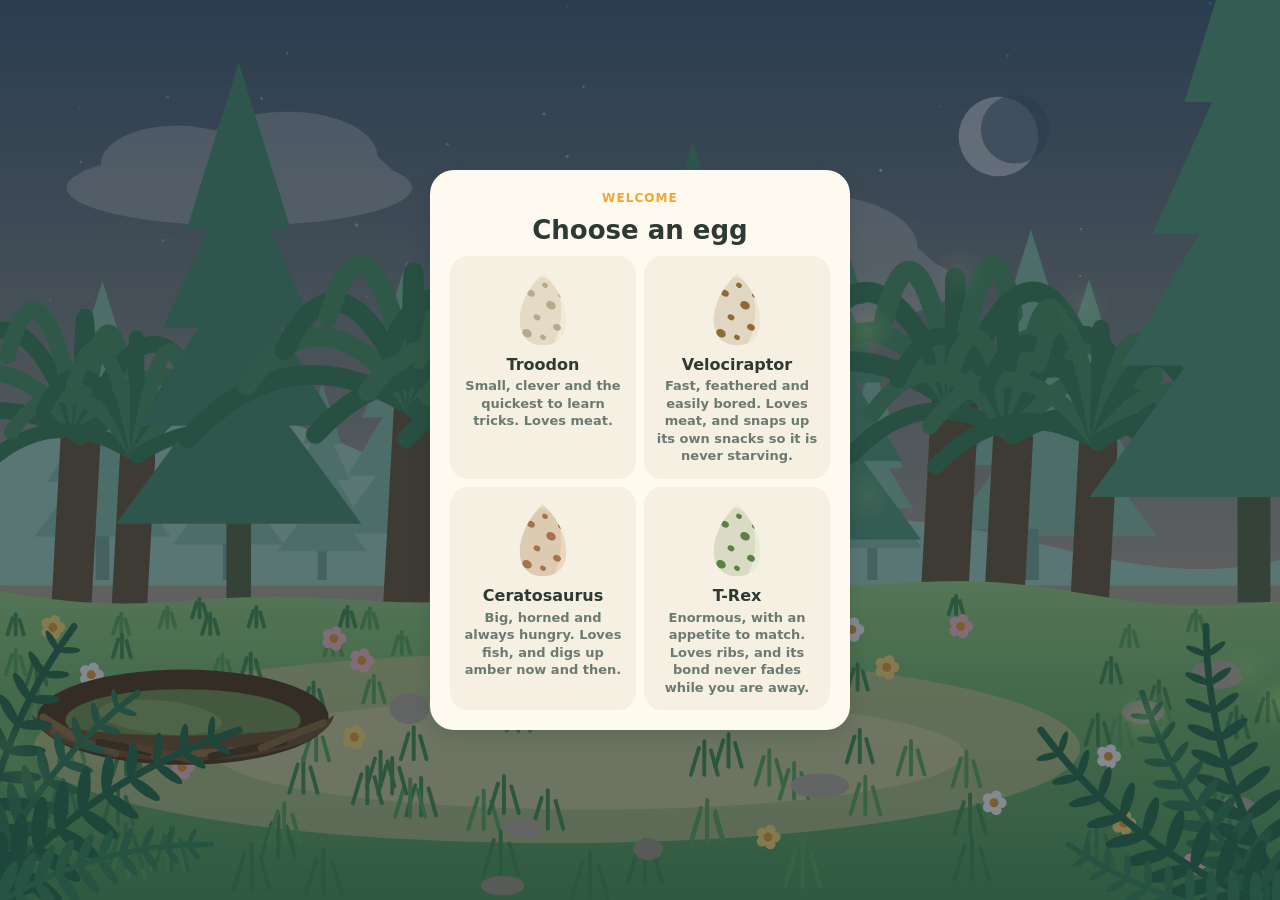
==== commit 3b6afba6: "Dino Pet build 18b224b" ====
--- a/index.html
+++ b/index.html
@@ -6,7 +6,7 @@
     <meta name="theme-color" content="#bfe3d0" />
     <title>Dino Pet</title>
     <script src="https://www.youtube.com/game_api/v1"></script>
-    <script type="module" crossorigin src="./assets/index-DfyPShZf.js"></script>
+    <script type="module" crossorigin src="./assets/index-DXLg-GC0.js"></script>
     <link rel="stylesheet" crossorigin href="./assets/index-BY4RfHYW.css">
   </head>
   <body>
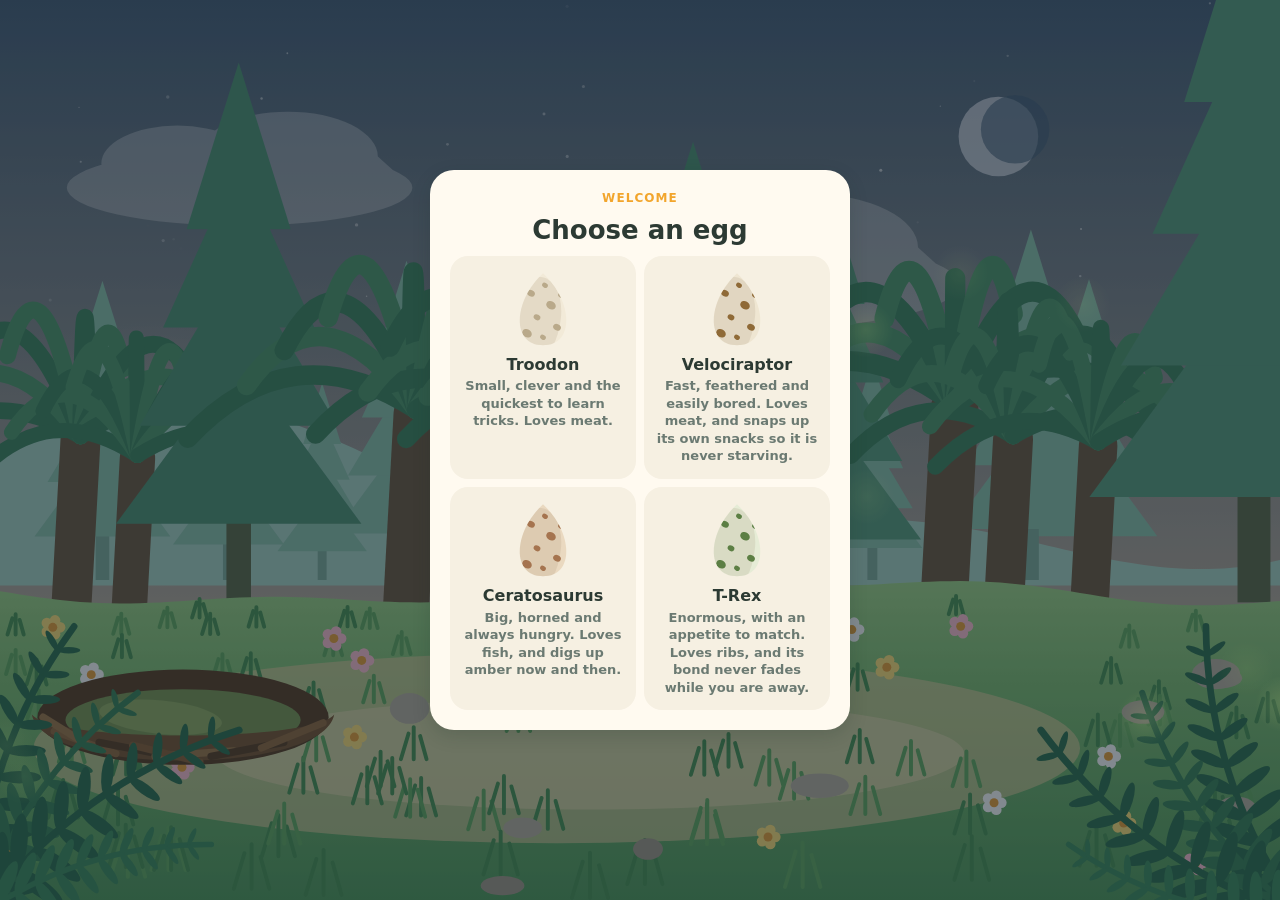
==== commit 4d5d70da: "Dino Pet build ffe152d" ====
--- a/index.html
+++ b/index.html
@@ -6,8 +6,8 @@
     <meta name="theme-color" content="#bfe3d0" />
     <title>Dino Pet</title>
     <script src="https://www.youtube.com/game_api/v1"></script>
-    <script type="module" crossorigin src="./assets/index-DXLg-GC0.js"></script>
-    <link rel="stylesheet" crossorigin href="./assets/index-BY4RfHYW.css">
+    <script type="module" crossorigin src="./assets/index-GepzsxYk.js"></script>
+    <link rel="stylesheet" crossorigin href="./assets/index-BSzWgHQ4.css">
   </head>
   <body>
     <div id="app"></div>
--- a/assets/index-BSzWgHQ4.css
+++ b/assets/index-BSzWgHQ4.css
@@ -0,0 +1 @@
+:root{--ink: #2c3a33;--muted: #6b7a72;--card: #fffaf0;--line: #e6dfcf;--accent: #3f9b6b;--accent-dark: #2f7c54;--amber: #f2a52c;--danger: #d9534f;--shadow: 0 6px 18px rgba(30, 50, 40, .18);--safe-top: var(--safe-area-inset-top, env(safe-area-inset-top, 0px));--safe-bottom: var(--safe-area-inset-bottom, env(safe-area-inset-bottom, 0px));--safe-left: var(--safe-area-inset-left, env(safe-area-inset-left, 0px));--safe-right: var(--safe-area-inset-right, env(safe-area-inset-right, 0px));--ad-h: 0px}*{box-sizing:border-box;-webkit-tap-highlight-color:transparent}html,body,#app{height:100%;margin:0}body{background:#bfe3d0;color:var(--ink);font-family:Nunito,Segoe UI,system-ui,-apple-system,Helvetica Neue,Arial,sans-serif;font-size:16px;line-height:1.35;overflow:hidden;overscroll-behavior:none;user-select:none;-webkit-user-select:none;touch-action:none}button{font:inherit;color:inherit;cursor:pointer;border:0;background:none;padding:0}button:disabled{cursor:default}input{font:inherit;color:inherit;user-select:text;-webkit-user-select:text}h2,h3,p{margin:0}.shell{position:fixed;inset:0;overflow:hidden}.has-ad .shell{top:calc(var(--safe-area-inset-top, env(safe-area-inset-top, 0px)) + var(--ad-h));--safe-top: 0px;box-shadow:0 -2px #2c3a3333}.splash{display:grid;place-items:center;background:linear-gradient(#9fd8ef,#dff3e6)}.splash-title{font-size:34px;font-weight:900;color:var(--accent-dark)}.scene{position:absolute;inset:0;width:100%;height:100%;display:block;touch-action:none}.hud{position:absolute;top:0;left:0;right:0;padding:calc(8px + var(--safe-top)) calc(10px + var(--safe-right)) 0 calc(10px + var(--safe-left));pointer-events:none;display:flex;flex-direction:column;gap:8px}.hud>*{pointer-events:auto}.topbar{display:flex;align-items:center;justify-content:space-between;gap:8px}.who{display:flex;align-items:center;gap:8px;background:#fffaf0eb;border-radius:26px;padding:4px 14px 4px 4px;box-shadow:var(--shadow);min-width:0}.who-text{min-width:0}.name{font-weight:900;font-size:17px;line-height:1.1;white-space:nowrap;overflow:hidden;text-overflow:ellipsis}.sub{font-size:12px;color:var(--muted);font-weight:700;white-space:nowrap}.ring{position:relative;width:42px;height:42px;flex:none}.ring-ico{position:absolute;inset:0;display:grid;place-items:center;color:var(--accent-dark)}.top-right{display:flex;gap:8px;flex:none}.chip{display:inline-flex;align-items:center;gap:6px;height:40px;padding:0 14px;border-radius:20px;background:#fffaf0eb;box-shadow:var(--shadow);font-weight:900;font-size:16px;color:var(--ink)}.shop-word{color:var(--accent-dark);margin-right:2px}.chip.round{width:40px;padding:0;justify-content:center;color:var(--muted)}.meters{display:flex;align-items:center;gap:8px;background:#fffaf0eb;border-radius:18px;padding:7px 10px;box-shadow:var(--shadow)}.meter{flex:1;display:flex;align-items:center;gap:4px;min-width:0}.meter-ico{display:grid;place-items:center;flex:none}.meter-track{flex:1;height:10px;border-radius:5px;background:#e9e2d2;overflow:hidden;min-width:0}.meter-fill{display:block;height:100%;border-radius:5px;background:var(--accent);transition:width .4s ease,background-color .4s ease}.meter.mid .meter-fill{background:var(--amber)}.meter.low .meter-fill{background:var(--danger)}.meter.low .meter-ico{animation:nudge 1.1s ease-in-out infinite}.hearts{display:flex;gap:1px;flex:none;padding-left:2px}@keyframes nudge{0%,to{transform:scale(1)}50%{transform:scale(1.25)}}.coach{position:absolute;left:50%;transform:translate(-50%);width:min(440px,calc(100% - 24px));background:var(--card);border:3px solid var(--amber);border-radius:20px;padding:14px 18px;box-shadow:var(--shadow);text-align:center;z-index:5;animation:pop .3s ease-out}.coach.top{top:calc(116px + var(--safe-top))}.coach h3{font-size:23px;font-weight:900;line-height:1.15}.coach p{font-size:18px;margin-top:4px}.coach .btn{margin-top:10px}.bar{position:absolute;left:0;right:0;bottom:0;padding:0 calc(10px + var(--safe-right)) calc(12px + var(--safe-bottom)) calc(10px + var(--safe-left));display:flex;flex-direction:column;align-items:center;gap:8px;pointer-events:none}.bar>*{pointer-events:auto}.actions{display:flex;gap:8px;justify-content:center}.act{width:min(72px,calc((100vw - 56px)/5));height:min(72px,calc((100vw - 56px)/5));border-radius:50%;background:var(--card);box-shadow:var(--shadow);display:flex;flex-direction:column;align-items:center;justify-content:center;gap:1px;font-size:13px;font-weight:900;transition:transform .08s ease,opacity .2s ease}.act:active{transform:scale(.93)}.act.dim{opacity:.55}.act:disabled{opacity:.35}.act.pulse{animation:pulse 1.1s ease-in-out infinite;box-shadow:0 0 0 4px var(--amber),var(--shadow)}@keyframes pulse{0%,to{transform:scale(1)}50%{transform:scale(1.1)}}.wash-bar{flex-direction:row;justify-content:center;gap:12px;align-items:center}.wash-text{background:var(--card);border-radius:20px;padding:10px 16px;font-weight:900;font-size:18px;box-shadow:var(--shadow)}.toast{position:absolute;left:50%;bottom:calc(112px + var(--safe-bottom));transform:translate(-50%);background:#2c3a33eb;color:#fffaf0;font-weight:800;padding:9px 16px;border-radius:18px;max-width:calc(100% - 32px);text-align:center;pointer-events:none;z-index:6;animation:pop .2s ease-out}.tray{position:absolute;left:50%;bottom:calc(104px + var(--safe-bottom));transform:translate(-50%);width:min(460px,calc(100% - 20px));display:grid;grid-template-columns:repeat(5,1fr);gap:6px;background:var(--card);border-radius:22px;padding:10px;box-shadow:var(--shadow);z-index:4;animation:rise .2s ease-out}.food{display:flex;flex-direction:column;align-items:center;gap:1px;padding:6px 2px 8px;border-radius:16px;background:#f4eddc;min-width:0}.food:active{transform:scale(.95)}.food:disabled{opacity:.45}.food-name{font-weight:900;font-size:15px}.food-blurb{font-size:11px;color:var(--muted);font-weight:700;text-align:center;line-height:1.15}.food-cost{display:inline-flex;align-items:center;gap:3px;margin-top:3px;font-weight:900;font-size:14px;color:var(--accent-dark)}.backdrop{position:absolute;inset:0;background:#14241e73;display:grid;place-items:center;padding:16px;z-index:10;animation:fade .2s ease-out}.backdrop.clear{background:#14241e4d}.backdrop.with-ad{padding-bottom:calc(72px + var(--safe-bottom))}.menu-ad{position:absolute;bottom:calc(10px + var(--safe-bottom));left:calc(50% - 160px);width:320px;height:50px}@media(min-width:520px)and (min-height:420px){.backdrop.with-ad{padding-bottom:calc(82px + var(--safe-bottom))}.menu-ad{left:calc(50% - 234px);width:468px;height:60px}}@media(min-width:780px)and (min-height:620px){.backdrop.with-ad{padding-bottom:calc(112px + var(--safe-bottom))}.menu-ad{left:calc(50% - 364px);width:728px;height:90px}}.card,.sheet{width:min(420px,100%);max-height:calc(100% - 8px);overflow:auto;background:var(--card);border-radius:24px;padding:20px;box-shadow:var(--shadow);display:flex;flex-direction:column;gap:10px;animation:pop .25s ease-out}.card.center{text-align:center;align-items:center}.card h2,.sheet h2{font-size:26px;font-weight:900;line-height:1.15}.kicker{font-size:12px;font-weight:900;letter-spacing:.09em;text-transform:uppercase;color:var(--amber)}.muted{color:var(--muted);font-weight:600}.small{font-size:12px}.center{text-align:center}.gift{display:inline-flex;align-items:center;gap:6px;font-weight:900;font-size:20px;color:var(--ink)}.sheet-head{display:flex;align-items:center;justify-content:space-between}.sheet .chip{box-shadow:none;background:#f1eadb}.row{display:flex;align-items:center;justify-content:space-between;gap:12px;padding:6px 0;font-weight:800;border-top:1px solid var(--line)}.big-amber{display:flex;align-items:center;justify-content:center;gap:8px;font-size:34px;font-weight:900}.btn{display:inline-flex;align-items:center;justify-content:center;gap:6px;min-height:44px;padding:0 18px;border-radius:22px;background:#f1eadb;font-weight:900}.btn:active{transform:scale(.97)}.btn:disabled{opacity:.45}.btn.primary{background:var(--accent);color:#fff;box-shadow:0 3px 0 var(--accent-dark)}.btn.big{min-height:54px;font-size:19px;width:100%}.btn.danger{background:var(--danger);color:#fff}.btn.link{background:none;color:var(--muted);min-height:36px}.name-edit{display:flex;gap:8px;align-items:center;justify-content:center}.name-edit input{width:100%;min-width:0;max-width:220px;height:46px;border-radius:14px;border:2px solid var(--line);background:#fff;padding:0 12px;font-weight:900;font-size:20px;text-align:center}.naming{position:absolute;left:0;right:0;bottom:calc(18px + var(--safe-bottom));display:grid;place-items:center;padding:0 16px;z-index:8}.naming .card{text-align:center;align-items:center}.naming .name-edit .chip{box-shadow:none;background:#f1eadb;flex:none}button.who{text-align:left}.eggs{display:grid;grid-template-columns:1fr 1fr;gap:8px;width:100%}@media(orientation:landscape)and (max-height:560px){.eggs{grid-template-columns:repeat(4,1fr)}}.egg-pick{flex:1;display:flex;flex-direction:column;align-items:center;gap:2px;padding:10px 8px 12px;border-radius:18px;background:#f6f0e2;border:2px solid transparent}.egg-pick:active{transform:scale(.97);border-color:var(--accent)}.slot{display:flex;align-items:center;gap:10px;padding:8px 10px;border-radius:18px;background:#f6f0e2;border:2px solid transparent}.slot.on{border-color:var(--accent)}.slot-pic{flex:none;width:76px;height:76px;display:grid;place-items:center}.slot-empty{width:52px;height:52px;border-radius:50%;border:3px dashed #d3c9b2}.slot-here{flex:none;font-size:12px;font-weight:900;letter-spacing:.06em;text-transform:uppercase;color:var(--accent-dark)}.slot-btns{flex:none;display:flex;flex-direction:column;align-items:stretch;gap:2px}.slot-btns .btn{min-height:38px;font-size:14px}.slot-btns .btn.link{min-height:28px;font-size:13px}.legend{width:100%;display:flex;flex-direction:column;gap:8px}.legend-row{display:flex;justify-content:center;gap:14px}.legend-item{display:inline-flex;align-items:center;gap:2px;font-weight:900;font-size:18px}.legend-warn{display:flex;align-items:center;gap:10px;text-align:left;padding:8px 12px;border-radius:16px;background:#fdeceb;border:2px solid var(--danger);font-weight:700}.legend-no{position:relative;flex:none;width:46px;height:46px}.legend-no:before,.legend-no:after{content:"";position:absolute;pointer-events:none}.legend-no:before{inset:0;border-radius:50%;border:4px solid var(--danger)}.legend-no:after{left:50%;top:2px;bottom:2px;width:4px;margin-left:-2px;background:var(--danger);transform:rotate(45deg)}.shop-top{display:flex;align-items:center;gap:12px}.shop-top .big-amber{flex:none;font-size:26px}.tabs{display:flex;gap:6px}.tab{flex:1;min-height:40px;border-radius:14px;background:#f1eadb;font-weight:900;font-size:14px}.tab.on{background:var(--accent);color:#fff}.shop{display:grid;grid-template-columns:repeat(auto-fill,minmax(108px,1fr));gap:8px}.shop-card{display:flex;flex-direction:column;align-items:center;text-align:center;gap:4px;padding:8px 6px 10px;border-radius:16px;background:#f6f0e2;border:2px solid transparent}.shop-card.on{border-color:var(--accent)}.shop-card .pick-name{font-size:14px;line-height:1.15}.shop-card .btn{min-height:36px;padding:0 12px;font-size:14px;background:#e9e0cc}.shop-card .btn.primary{background:var(--accent)}.gesture{flex:none;display:block}.how{display:flex;flex-direction:column;align-items:center;gap:2px;padding:10px 14px;border-radius:18px;background:#f6f0e2;width:100%}.how-kicker{font-size:12px;font-weight:900;letter-spacing:.08em;text-transform:uppercase;color:var(--muted)}.how-text{font-size:20px;font-weight:900;line-height:1.2}.coach.try{display:flex;align-items:center;gap:10px;text-align:left;padding:8px 10px 8px 12px}.coach.try .try-text{flex:1;min-width:0}.coach.try h3{font-size:19px}.coach.try p{font-size:16px;margin-top:0}.coach.try .chip{flex:none;align-self:flex-start;box-shadow:none;background:#f1eadb}.sub.hint{color:var(--accent-dark);font-weight:800}.list{display:flex;flex-direction:column;gap:8px}.pick,.trick{display:flex;align-items:center;gap:12px;text-align:left;padding:9px 12px;border-radius:16px;background:#f6f0e2}.pick:active{transform:scale(.98)}.pick svg,.trick svg{flex:none}.pick-text{display:flex;flex-direction:column;flex:1;min-width:0}.pick-name{font-weight:900;font-size:16px}.pick-blurb{font-size:13px;font-weight:600;color:var(--muted)}.pick-best{flex:none;font-size:12px;font-weight:900;color:var(--accent-dark)}.row-text{display:flex;flex-direction:column;min-width:0}.row-note{font-size:12px;font-weight:600;color:var(--muted)}.row .btn{flex:none}.album{display:grid;grid-template-columns:repeat(auto-fill,minmax(120px,1fr));gap:10px}.album-card{display:flex;flex-direction:column;align-items:center;text-align:center;padding:8px;border-radius:16px;background:#f6f0e2}.game{position:absolute;inset:0;z-index:20}.game-canvas{position:absolute;inset:0;width:100%;height:100%;display:block;touch-action:none}@keyframes fill{0%{width:0}to{width:100%}}@keyframes pop{0%{opacity:0;transform:translate(var(--tx, 0)) scale(.94)}to{opacity:1;transform:translate(var(--tx, 0)) scale(1)}}.coach,.toast{--tx: -50%}@keyframes rise{0%{opacity:0;transform:translate(-50%,14px)}to{opacity:1;transform:translate(-50%)}}@keyframes fade{0%{opacity:0}to{opacity:1}}@media(orientation:landscape)and (max-height:560px){.hud{flex-direction:row;align-items:center;padding-right:calc(210px + var(--safe-right))}.topbar{flex:none}.top-right{position:absolute;top:calc(8px + var(--safe-top));right:calc(10px + var(--safe-right))}.meters{flex:1;max-width:420px}.bar{left:auto;top:calc(54px + var(--safe-top));bottom:0;width:calc(96px + var(--safe-right));padding:0 calc(10px + var(--safe-right)) calc(8px + var(--safe-bottom)) 0;justify-content:center}.actions{flex-direction:column;gap:5px}.act{width:min(64px,calc((100vh - var(--ad-h) - 96px) / 5));height:min(64px,calc((100vh - var(--ad-h) - 96px) / 5));font-size:11px}.act svg{width:24px;height:24px}.wash-bar{left:0;top:auto;width:auto;right:0;padding:0 0 calc(12px + var(--safe-bottom));flex-direction:row}.tray{bottom:calc(10px + var(--safe-bottom));left:calc(50% - 50px);width:min(440px,calc(100% - 140px))}.toast{bottom:calc(18px + var(--safe-bottom))}.coach.top{top:calc(62px + var(--safe-top));width:min(420px,calc(100% - 240px));padding:10px 14px}.coach h3{font-size:19px}.coach p{font-size:15px}.naming{inset:0 0 0 auto;width:52%}.card,.sheet{padding:14px 18px;gap:7px}.card h2,.sheet h2{font-size:21px}}@media(prefers-reduced-motion:reduce){.act.pulse,.meter.low .meter-ico{animation:none}}
